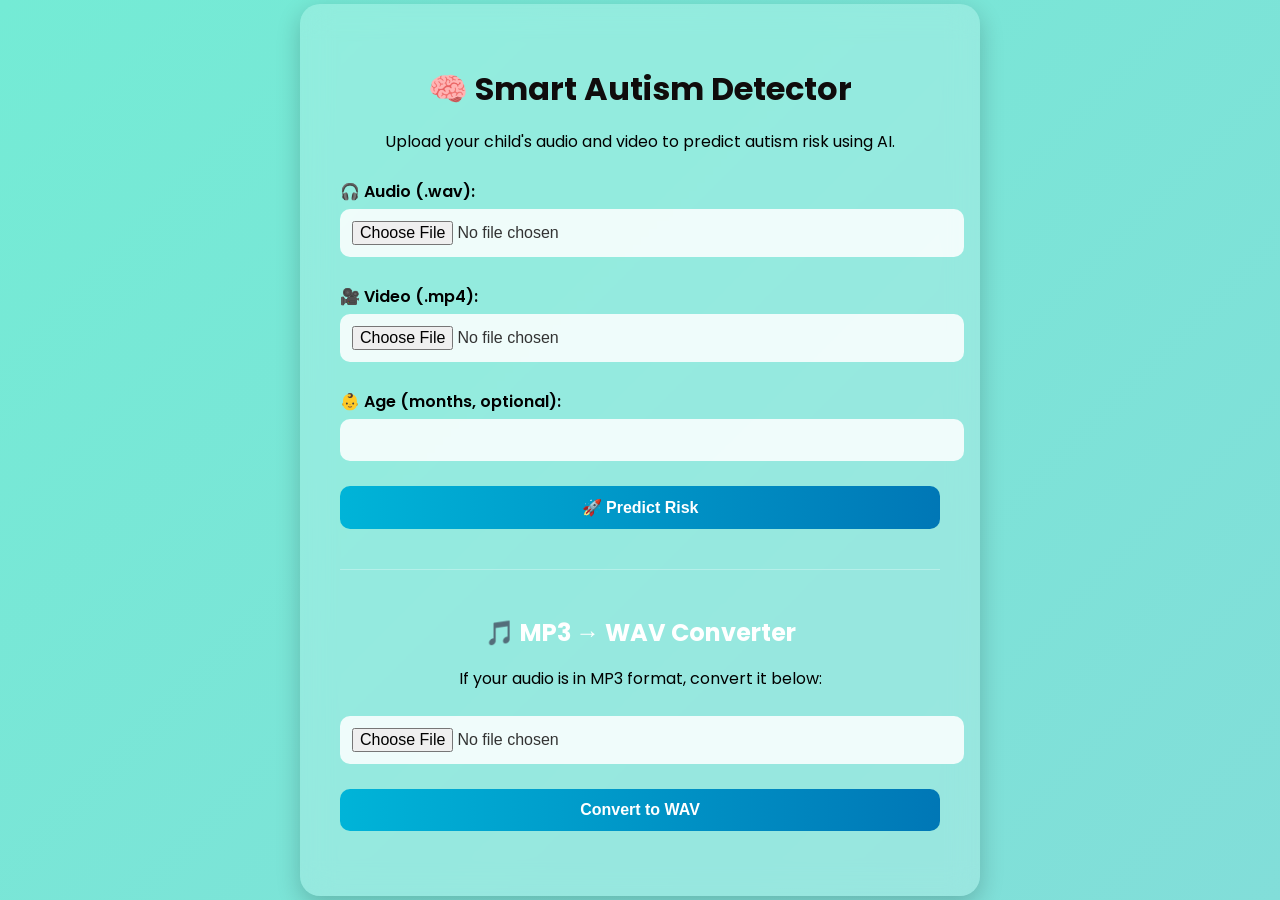
==== templates/index.html @ d66d4ba5 "Add files via upload" ====
<!doctype html>
<html lang="en">
<head>
  <meta charset="UTF-8">
  <title>Autism Detection</title>
  <link rel="stylesheet" href="{{ url_for('static', filename='style.css') }}">
  <style>
    @import url('https://fonts.googleapis.com/css2?family=Poppins:wght@400;600&display=swap');

    body {
      font-family: 'Poppins', sans-serif;
      margin: 0;
      padding: 0;
      min-height: 100vh;
      display: flex;
      justify-content: center;
      align-items: center;
      background: linear-gradient(135deg, #74ebd5, #ACB6E5);
      background-size: 400% 400%;
      animation: gradientShift 15s ease infinite;
    }

    @keyframes gradientShift {
      0% { background-position: 0% 50%; }
      50% { background-position: 100% 50%; }
      100% { background-position: 0% 50%; }
    }

    .container {
      background: rgba(255, 255, 255, 0.2);
      backdrop-filter: blur(15px);
      border-radius: 20px;
      padding: 40px;
      width: 90%;
      max-width: 600px;
      text-align: center;
      box-shadow: 0 8px 25px rgba(0,0,0,0.2);
      color: #080808;
    }

    h1 {
      font-size: 2rem;
      margin-bottom: 10px;
      color: #100c0c;
    }

    p {
      color: #000000;
      font-size: 1rem;
      margin-bottom: 25px;
    }

    label {
      display: block;
      text-align: left;
      margin: 12px 0 5px;
      font-weight: 600;
      color: #000000;
    }

    input[type="file"], input[type="number"] {
      width: 100%;
      padding: 12px;
      border-radius: 10px;
      border: none;
      outline: none;
      margin-bottom: 15px;
      background: rgba(255,255,255,0.85);
      color: #333;
      font-size: 1rem;
      transition: box-shadow 0.3s ease;
    }

    input:focus {
      box-shadow: 0 0 10px rgba(255,255,255,0.6);
    }

    button {
      width: 100%;
      padding: 12px;
      margin-top: 10px;
      border-radius: 10px;
      border: none;
      background: linear-gradient(90deg, #00b4d8, #0077b6);
      color: white;
      font-size: 1rem;
      font-weight: 600;
      cursor: pointer;
      transition: transform 0.2s ease, box-shadow 0.3s ease;
    }

    button:hover {
      transform: scale(1.05);
      box-shadow: 0 5px 15px rgba(0,180,216,0.4);
      background: linear-gradient(90deg, #0096c7, #023e8a);
    }

    .converter {
      margin-top: 40px;
      border-top: 1px solid rgba(255,255,255,0.3);
      padding-top: 25px;
    }

    .converter h2 {
      margin-bottom: 10px;
      color: #fff;
    }

    #statusMsg {
      margin-top: 10px;
      font-weight: 500;
    }

    #downloadLink {
      display: none;
      margin-top: 10px;
      color: #90ee90;
      font-weight: 600;
      text-decoration: none;
      transition: color 0.3s;
    }

    #downloadLink:hover {
      color: #fff;
    }

  </style>
</head>
<body>
  <div class="container">
    <h1>🧠 Smart Autism Detector</h1>
    <p>Upload your child's audio and video to predict autism risk using AI.</p>

    <form action="/predict" method="POST" enctype="multipart/form-data">
      <label>🎧 Audio (.wav):</label>
      <input type="file" name="audio" accept=".wav" required>

      <label>🎥 Video (.mp4):</label>
      <input type="file" name="video" accept=".mp4" required>

      <label>👶 Age (months, optional):</label>
      <input type="number" name="age_months" min="0">

      <button type="submit">🚀 Predict Risk</button>
    </form>

    <div class="converter">
      <h2>🎵 MP3 → WAV Converter</h2>
      <p>If your audio is in MP3 format, convert it below:</p>
      <input type="file" id="mp3File" accept=".mp3">
      <button onclick="convertToWav()">Convert to WAV</button>
      <p id="statusMsg"></p>
      <a id="downloadLink" download>⬇ Download Converted WAV File</a>
    </div>
  </div>

  <script>
    async function convertToWav() {
      const fileInput = document.getElementById("mp3File");
      const file = fileInput.files[0];
      const status = document.getElementById("statusMsg");
      const downloadLink = document.getElementById("downloadLink");

      if (!file) {
        alert("Please select an MP3 file first!");
        return;
      }

      const formData = new FormData();
      formData.append("mp3_file", file);

      status.innerText = "⏳ Converting MP3 to WAV...";
      downloadLink.style.display = "none";

      try {
        const response = await fetch("/convert_mp3", {
          method: "POST",
          body: formData
        });

        if (!response.ok) throw new Error("Conversion failed.");

        const blob = await response.blob();
        const url = window.URL.createObjectURL(blob);

        downloadLink.href = url;
        downloadLink.download = file.name.replace(".mp3", ".wav");
        downloadLink.style.display = "block";
        downloadLink.innerText = "✅ Download Converted WAV File";

        status.innerText = "Conversion successful!";
      } catch (error) {
        status.innerText = "❌ Error: " + error.message;
      }
    }
  </script>
</body>
</html>
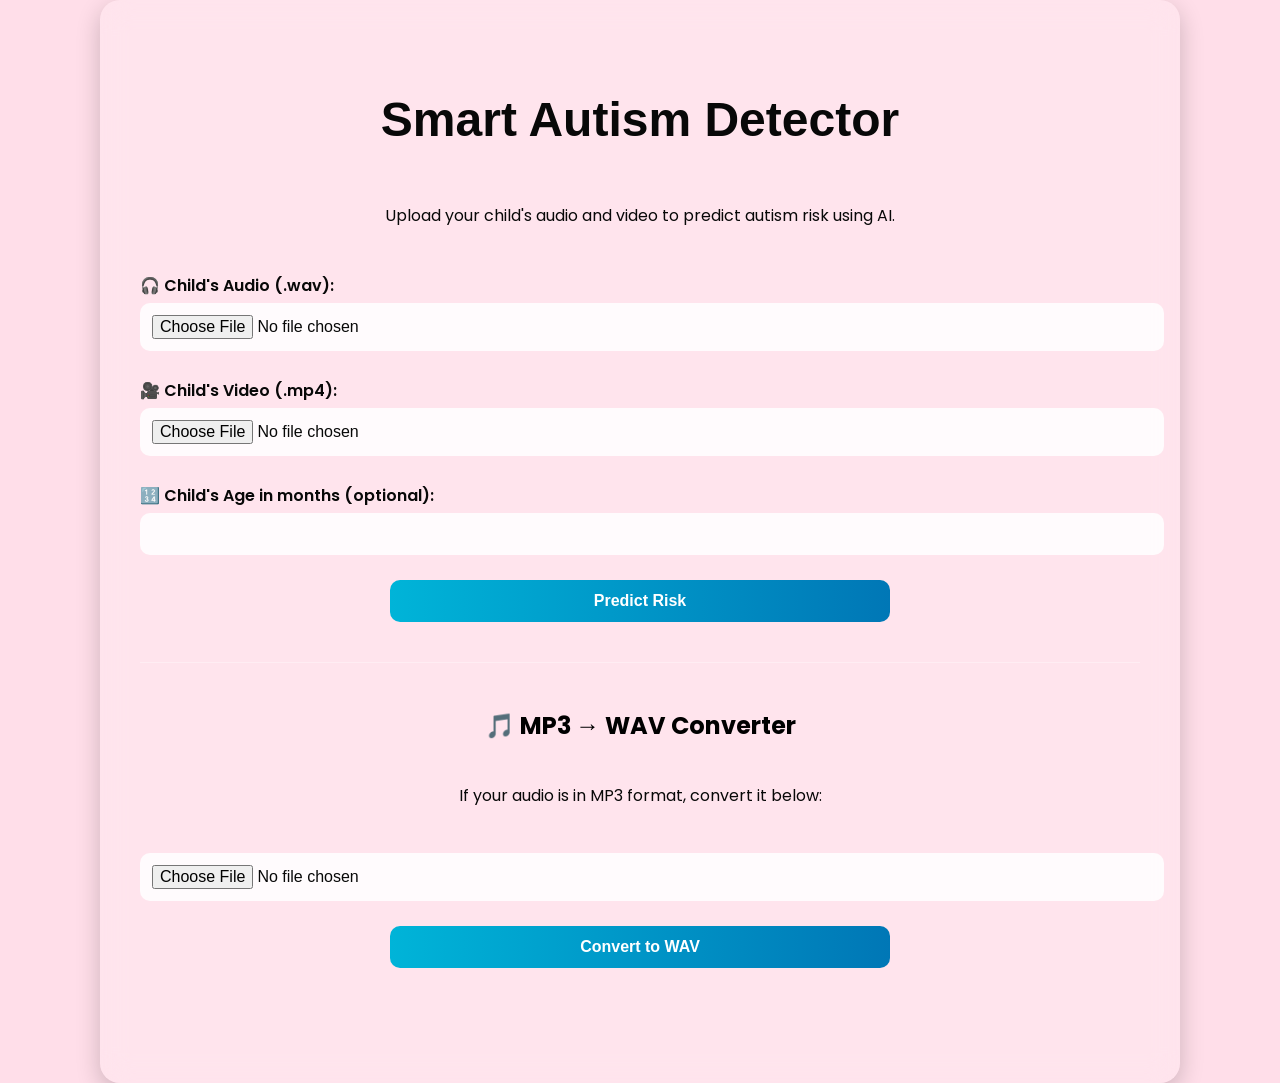
==== commit 2dbc42c2: "Add files via upload" ====
--- a/templates/index.html
+++ b/templates/index.html
@@ -3,7 +3,7 @@
 <head>
   <meta charset="UTF-8">
   <title>Autism Detection</title>
-  <link rel="stylesheet" href="{{ url_for('static', filename='style.css') }}">
+
   <style>
     @import url('https://fonts.googleapis.com/css2?family=Poppins:wght@400;600&display=swap');
 
@@ -15,15 +15,7 @@
       display: flex;
       justify-content: center;
       align-items: center;
-      background: linear-gradient(135deg, #74ebd5, #ACB6E5);
-      background-size: 400% 400%;
-      animation: gradientShift 15s ease infinite;
-    }
-
-    @keyframes gradientShift {
-      0% { background-position: 0% 50%; }
-      50% { background-position: 100% 50%; }
-      100% { background-position: 0% 50%; }
+      background: linear-gradient(135deg,#FFDEE9 , #FFDEE9);
     }
 
     .container {
@@ -31,23 +23,24 @@
       backdrop-filter: blur(15px);
       border-radius: 20px;
       padding: 40px;
-      width: 90%;
-      max-width: 600px;
+      width: 95%;
+      max-width: 1000px;
       text-align: center;
       box-shadow: 0 8px 25px rgba(0,0,0,0.2);
       color: #080808;
     }
 
     h1 {
-      font-size: 2rem;
+      font-size: 3rem;
+      font-weight: 900;
       margin-bottom: 10px;
-      color: #100c0c;
+      padding: 20px;
     }
 
     p {
-      color: #000000;
       font-size: 1rem;
       margin-bottom: 25px;
+      padding: 20px;
     }
 
     label {
@@ -55,30 +48,25 @@
       text-align: left;
       margin: 12px 0 5px;
       font-weight: 600;
-      color: #000000;
     }
 
-    input[type="file"], input[type="number"] {
+    input[type="file"], 
+    input[type="number"] {
       width: 100%;
       padding: 12px;
       border-radius: 10px;
       border: none;
-      outline: none;
       margin-bottom: 15px;
       background: rgba(255,255,255,0.85);
-      color: #333;
       font-size: 1rem;
-      transition: box-shadow 0.3s ease;
     }
 
-    input:focus {
-      box-shadow: 0 0 10px rgba(255,255,255,0.6);
-    }
-
+    /* ✅ Common button style */
     button {
-      width: 100%;
+      width: 50%;
       padding: 12px;
-      margin-top: 10px;
+      margin: 10px auto;     /* 🔥 center */
+      display: block;        /* 🔥 required */
       border-radius: 10px;
       border: none;
       background: linear-gradient(90deg, #00b4d8, #0077b6);
@@ -86,7 +74,7 @@
       font-size: 1rem;
       font-weight: 600;
       cursor: pointer;
-      transition: transform 0.2s ease, box-shadow 0.3s ease;
+      transition: 0.3s;
     }
 
     button:hover {
@@ -101,11 +89,6 @@
       padding-top: 25px;
     }
 
-    .converter h2 {
-      margin-bottom: 10px;
-      color: #fff;
-    }
-
     #statusMsg {
       margin-top: 10px;
       font-weight: 500;
@@ -114,44 +97,46 @@
     #downloadLink {
       display: none;
       margin-top: 10px;
-      color: #90ee90;
+      color: green;
       font-weight: 600;
       text-decoration: none;
-      transition: color 0.3s;
-    }
-
-    #downloadLink:hover {
-      color: #fff;
     }
 
   </style>
 </head>
+
 <body>
   <div class="container">
-    <h1>🧠 Smart Autism Detector</h1>
+
+    <h1>Smart Autism Detector</h1>
     <p>Upload your child's audio and video to predict autism risk using AI.</p>
 
     <form action="/predict" method="POST" enctype="multipart/form-data">
-      <label>🎧 Audio (.wav):</label>
+      <label>🎧 Child's Audio (.wav):</label>
       <input type="file" name="audio" accept=".wav" required>
 
-      <label>🎥 Video (.mp4):</label>
+      <label>🎥 Child's Video (.mp4):</label>
       <input type="file" name="video" accept=".mp4" required>
 
-      <label>👶 Age (months, optional):</label>
+      <label>🔢 Child's Age in months (optional):</label>
       <input type="number" name="age_months" min="0">
 
-      <button type="submit">🚀 Predict Risk</button>
+      <button type="submit">Predict Risk</button>
     </form>
 
     <div class="converter">
-      <h2>🎵 MP3 → WAV Converter</h2>
+      <h2 style="color:black;">🎵 MP3 → WAV Converter</h2>
       <p>If your audio is in MP3 format, convert it below:</p>
+
       <input type="file" id="mp3File" accept=".mp3">
+
+      <!-- ✅ CENTERED BUTTON -->
       <button onclick="convertToWav()">Convert to WAV</button>
+
       <p id="statusMsg"></p>
       <a id="downloadLink" download>⬇ Download Converted WAV File</a>
     </div>
+
   </div>
 
   <script>
@@ -194,5 +179,6 @@
       }
     }
   </script>
+
 </body>
-</html>+</html>
